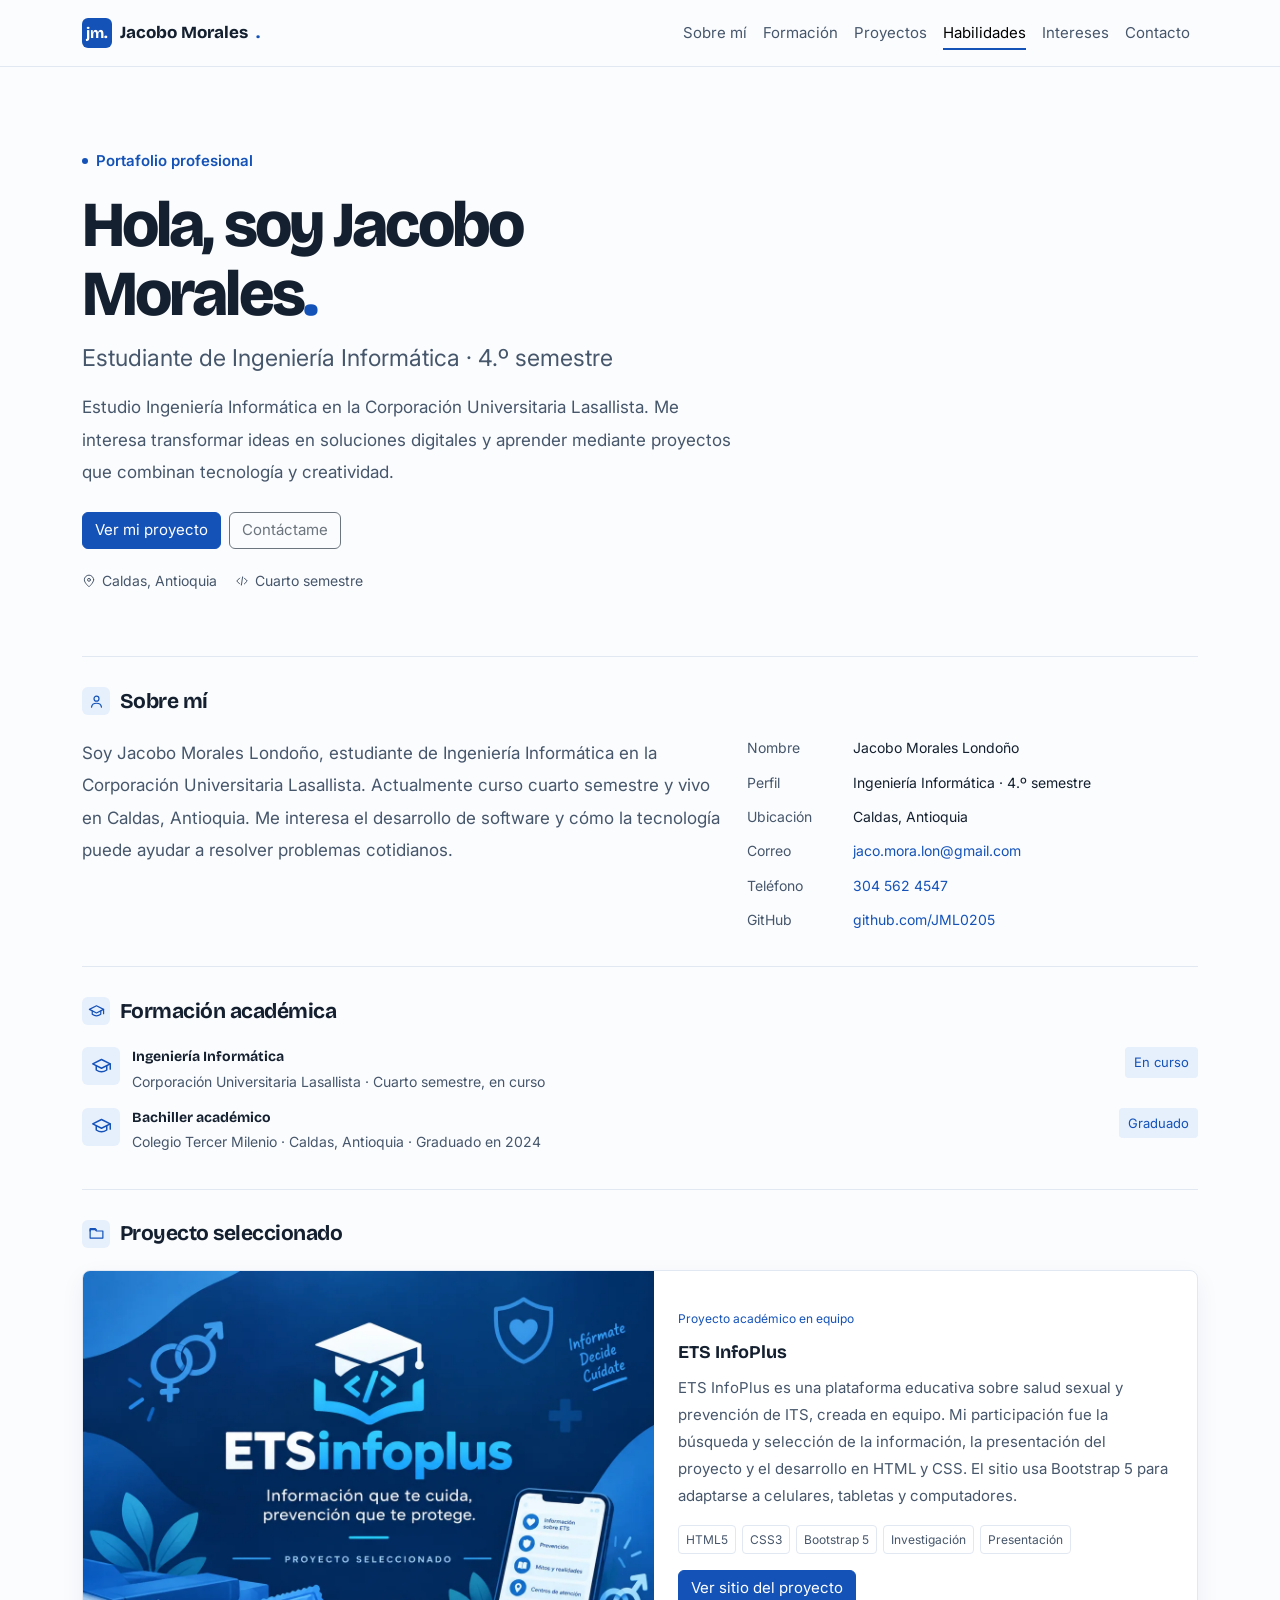
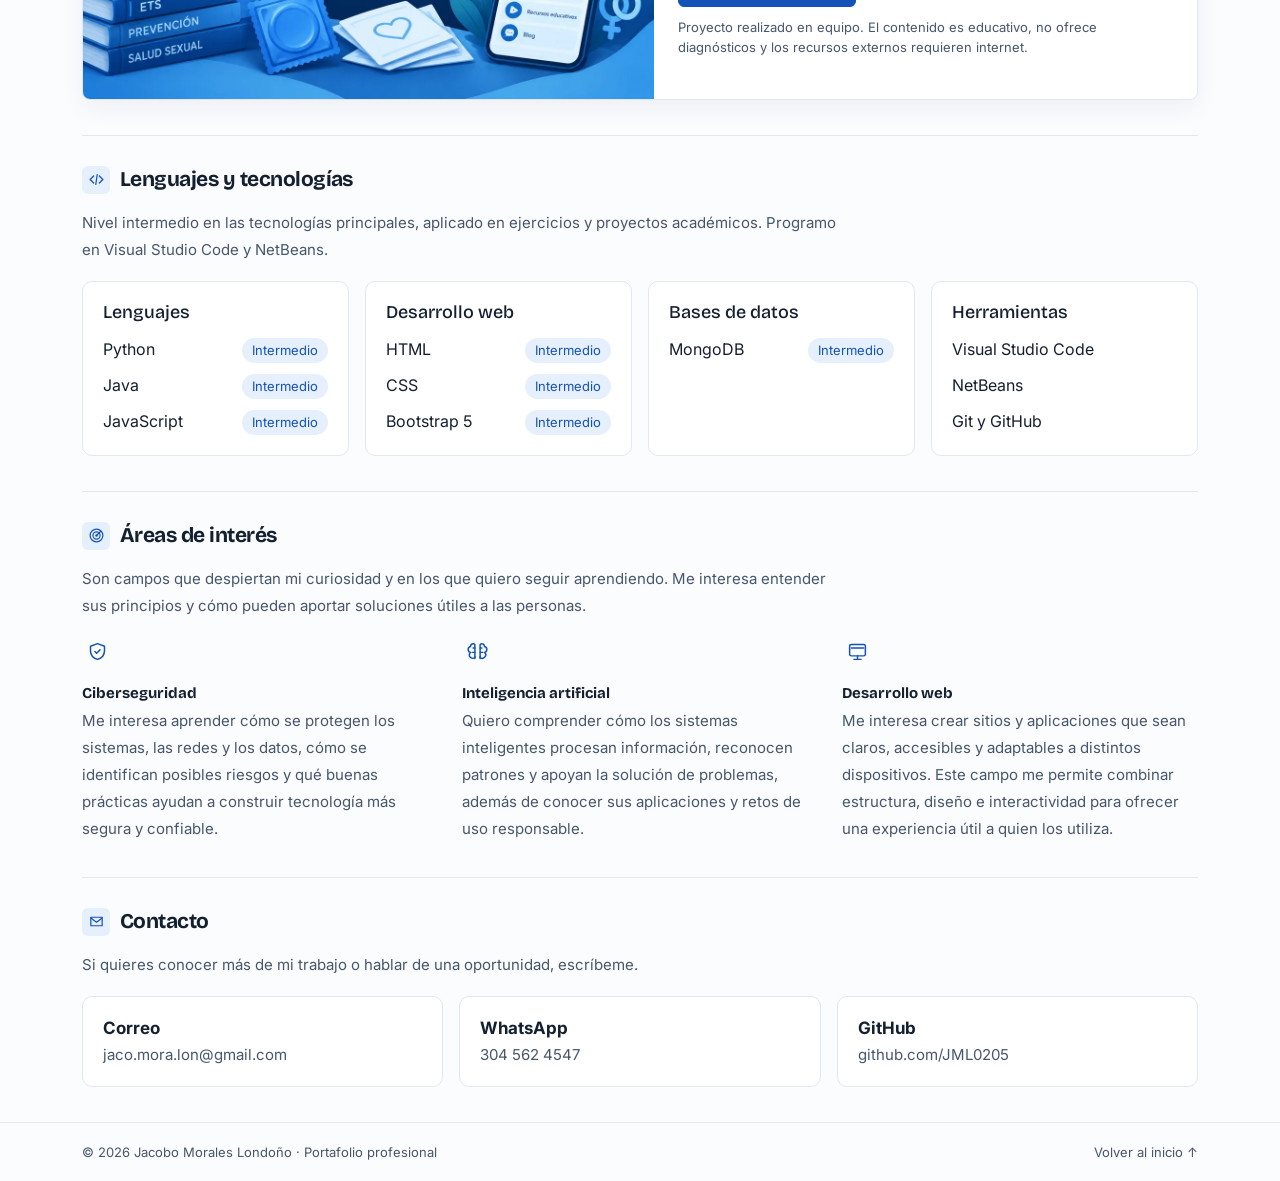
==== index.html @ 49785efe "Add files via upload" ====
<!doctype html>
<html lang="es">
  <head>
    <meta charset="utf-8">
    <meta name="viewport" content="width=device-width, initial-scale=1">
    <meta name="description" content="Portafolio profesional de Jacobo Morales Londoño, estudiante de Ingeniería Informática.">
    <meta name="theme-color" content="#fbfcfe">
    <meta property="og:type" content="website">
    <meta property="og:title" content="Jacobo Morales Londoño | Portafolio">
    <meta property="og:description" content="Estudiante de Ingeniería Informática. Formación, proyectos, tecnologías y áreas de interés.">
    <link rel="icon" href="data:image/svg+xml,%3Csvg xmlns='http://www.w3.org/2000/svg' viewBox='0 0 64 64'%3E%3Crect width='64' height='64' rx='14' fill='%231452b8'/%3E%3Ctext x='32' y='42' font-size='28' font-family='Arial' font-weight='700' text-anchor='middle' fill='white'%3Ejm%3C/text%3E%3C/svg%3E">
    <link rel="preconnect" href="https://fonts.googleapis.com">
    <link rel="preconnect" href="https://fonts.gstatic.com" crossorigin>
    <link href="https://fonts.googleapis.com/css2?family=Bricolage+Grotesque:wght@600;700;800&family=Inter:wght@400;500;600&display=swap" rel="stylesheet">
    <title>Jacobo Morales Londoño | Portafolio</title>
    <!-- Bootstrap 5: framework responsive utilizado en el proyecto. -->
    <link href="https://cdn.jsdelivr.net/npm/bootstrap@5.3.8/dist/css/bootstrap.min.css" rel="stylesheet" integrity="sha384-sRIl4kxILFvY47J16cr9ZwB07vP4J8+LH7qKQnuqkuIAvNWLzeN8tE5YBujZqJLB" crossorigin="anonymous">
    <!-- Estilos propios del portafolio. -->
    <link rel="stylesheet" href="styles.css">
  </head>
  <body>
    <a class="skip-link" href="#sobre-mi">Saltar al contenido</a>
    <!-- Barra que muestra el avance de lectura -->
    <div class="scroll-progress" id="scrollProgress" role="progressbar" aria-label="Progreso de lectura" aria-valuemin="0" aria-valuemax="100" aria-valuenow="0"></div>
    <!-- Navegación principal -->
    <header class="site-header sticky-top">
      <nav class="navbar navbar-expand-md" aria-label="Navegación principal">
        <div class="container portfolio-width">
          <a class="navbar-brand brand" href="#inicio"><span class="brand-mark">jm.</span> Jacobo Morales<span class="text-brand">.</span></a>
          <button class="navbar-toggler" type="button" data-bs-toggle="collapse" data-bs-target="#mainNav" aria-controls="mainNav" aria-expanded="false" aria-label="Abrir o cerrar navegación">
            <span class="navbar-toggler-icon"></span>
          </button>
          <div class="collapse navbar-collapse" id="mainNav">
            <ul class="navbar-nav ms-auto">
              <li class="nav-item">
                <a class="nav-link" href="#sobre-mi">Sobre mí</a>
              </li>
              <li class="nav-item">
                <a class="nav-link" href="#formacion">Formación</a>
              </li>
              <li class="nav-item">
                <a class="nav-link" href="#proyectos">Proyectos</a>
              </li>
              <li class="nav-item">
                <a class="nav-link" href="#habilidades">Habilidades</a>
              </li>
              <li class="nav-item">
                <a class="nav-link" href="#intereses">Intereses</a>
              </li>
              <li class="nav-item">
                <a class="nav-link" href="#contacto">Contacto</a>
              </li>
            </ul>
          </div>
        </div>
      </nav>
    </header>
    <main id="inicio" class="container portfolio-width">
      <!-- Presentación personal -->
      <section class="intro">
        <p class="eyebrow">
          <span class="status-dot"></span> Portafolio profesional
        </p>
        <h1>
          Hola, soy Jacobo<br>Morales<span class="text-brand">.</span>
        </h1>
        <p class="intro-title">
          Estudiante de Ingeniería Informática · 4.º semestre
        </p>
        <p class="intro-copy">
          Estudio Ingeniería Informática en la Corporación Universitaria Lasallista. Me interesa transformar ideas en soluciones digitales y aprender mediante proyectos que combinan tecnología y creatividad.
        </p>
        <div class="d-flex flex-wrap gap-2 mt-4">
          <a class="btn btn-primary" href="#proyectos">Ver mi proyecto</a><a class="btn btn-outline-secondary" href="#contacto">Contáctame</a>
        </div>
        <div class="intro-meta">
          <span><svg viewBox="0 0 24 24" aria-hidden="true"><path d="M20 10c0 5-8 12-8 12S4 15 4 10a8 8 0 1 1 16 0Z"/><circle cx="12" cy="10" r="2.5"/></svg>Caldas, Antioquia</span><span><svg viewBox="0 0 24 24" aria-hidden="true"><path d="m8 7-5 5 5 5m8-10 5 5-5 5m-3-12-2 14"/></svg>Cuarto semestre</span>
        </div>
      </section>
      <!-- Información personal -->
      <section id="sobre-mi" class="portfolio-section">
        <div class="section-heading">
          <span class="section-icon" aria-hidden="true"><svg viewBox="0 0 24 24"><circle cx="12" cy="8" r="3.5"/><path d="M5 20c.4-3.6 2.8-5.5 7-5.5s6.6 1.9 7 5.5"/></svg></span>
          <h2>
            Sobre mí
          </h2>
        </div>
        <div class="row g-4">
          <div class="col-md-7">
            <p class="section-copy">
              Soy Jacobo Morales Londoño, estudiante de Ingeniería Informática en la Corporación Universitaria Lasallista. Actualmente curso cuarto semestre y vivo en Caldas, Antioquia. Me interesa el desarrollo de software y cómo la tecnología puede ayudar a resolver problemas cotidianos.
            </p>
          </div>
          <div class="col-md-5">
            <dl class="details">
              <div>
                <dt>
                  Nombre
                </dt>
                <dd>
                  Jacobo Morales Londoño
                </dd>
              </div>
              <div>
                <dt>
                  Perfil
                </dt>
                <dd>
                  Ingeniería Informática · 4.º semestre
                </dd>
              </div>
              <div>
                <dt>
                  Ubicación
                </dt>
                <dd>
                  Caldas, Antioquia
                </dd>
              </div>
              <div>
                <dt>
                  Correo
                </dt>
                <dd>
                  <a href="mailto:jaco.mora.lon@gmail.com">jaco.mora.lon@gmail.com</a>
                </dd>
              </div>
              <div>
                <dt>
                  Teléfono
                </dt>
                <dd>
                  <a href="tel:+573045624547">304 562 4547</a>
                </dd>
              </div>
              <div>
                <dt>
                  GitHub
                </dt>
                <dd>
                  <a href="https://github.com/JML0205" target="_blank" rel="noopener">github.com/JML0205</a>
                </dd>
              </div>
            </dl>
          </div>
        </div>
      </section>
      <!-- Formación académica -->
      <section id="formacion" class="portfolio-section">
        <div class="section-heading">
          <span class="section-icon" aria-hidden="true"><svg viewBox="0 0 24 24"><path d="m2 9 10-5 10 5-10 5L2 9Z"/><path d="M6 11v5c3.6 2.5 8.4 2.5 12 0v-5M22 9v6"/></svg></span>
          <h2>
            Formación académica
          </h2>
        </div>
        <div class="study-row">
          <div class="study-icon" aria-hidden="true">
            <svg viewBox="0 0 24 24"><path d="m2 9 10-5 10 5-10 5L2 9Z"/><path d="M6 11v5c3.6 2.5 8.4 2.5 12 0v-5M22 9v6"/></svg>
          </div>
          <div>
            <h3>
              Ingeniería Informática
            </h3>
            <p>
              Corporación Universitaria Lasallista · Cuarto semestre, en curso
            </p>
          </div>
          <span class="study-state">En curso</span>
        </div>
          <div class="study-row">
          <div class="study-icon" aria-hidden="true">
            <svg viewBox="0 0 24 24"><path d="m2 9 10-5 10 5-10 5L2 9Z"/><path d="M6 11v5c3.6 2.5 8.4 2.5 12 0v-5M22 9v6"/></svg>
          </div>
          <div>
            <h3>
              Bachiller académico
            </h3>
            <p>
              Colegio Tercer Milenio · Caldas, Antioquia · Graduado en 2024
            </p>
          </div>
          <span class="study-state">Graduado</span>
        </div>
      </section>
      <!-- Proyecto académico -->
      <section id="proyectos" class="portfolio-section">
        <div class="section-heading">
          <span class="section-icon" aria-hidden="true"><svg viewBox="0 0 24 24"><path d="M3 6.5h7l2 2h9v10H3z"/><path d="M3 8.5V5h7l2 2"/></svg></span>
          <h2>
            Proyecto seleccionado
          </h2>
        </div>
        <article class="project-card">
          <img class="project-img" src="assets/ets-infoplus.webp" width="1200" height="900" loading="lazy" alt="Portada del proyecto ETS InfoPlus: logo con birrete y código, el lema "Información que te cuida, prevención que te protege", libros sobre salud sexual y un celular con el menú del sitio.">
          <div class="project-body">
            <p class="project-category">
              Proyecto académico en equipo
            </p>
            <h3>
              ETS InfoPlus
            </h3>
            <p>
              ETS InfoPlus es una plataforma educativa sobre salud sexual y prevención de ITS, creada en equipo. Mi participación fue la búsqueda y selección de la información, la presentación del proyecto y el desarrollo en HTML y CSS. El sitio usa Bootstrap 5 para adaptarse a celulares, tabletas y computadores.
            </p>
            <div class="tags">
              <span>HTML5</span><span>CSS3</span><span>Bootstrap 5</span><span>Investigación</span><span>Presentación</span>
            </div>
            <a class="btn btn-primary mt-3" href="proyecto-ets/index.html" target="_blank" rel="noopener">Ver sitio del proyecto</a>
            <p class="fine-print">
              Proyecto realizado en equipo. El contenido es educativo, no ofrece diagnósticos y los recursos externos requieren internet.
            </p>
          </div>
        </article>
      </section>
      <!-- Lenguajes y tecnologías -->
      <section id="habilidades" class="portfolio-section">
        <div class="section-heading">
          <span class="section-icon" aria-hidden="true"><svg viewBox="0 0 24 24"><path d="m8 7-5 5 5 5m8-10 5 5-5 5m-3-12-2 14"/></svg></span>
          <h2>
            Lenguajes y tecnologías
          </h2>
        </div>
        <p class="section-intro">
          Nivel intermedio en las tecnologías principales, aplicado en ejercicios y proyectos académicos. Programo en Visual Studio Code y NetBeans.
        </p>
        <div class="row g-3 skill-groups">
          <div class="col-12 col-md-6 col-lg-3">
            <div class="skill-group">
              <h3>Lenguajes</h3>
              <ul><li><span>Python</span><em>Intermedio</em></li><li><span>Java</span><em>Intermedio</em></li><li><span>JavaScript</span><em>Intermedio</em></li></ul>
            </div>
          </div>
          <div class="col-12 col-md-6 col-lg-3">
            <div class="skill-group">
              <h3>Desarrollo web</h3>
              <ul><li><span>HTML</span><em>Intermedio</em></li><li><span>CSS</span><em>Intermedio</em></li><li><span>Bootstrap 5</span><em>Intermedio</em></li></ul>
            </div>
          </div>
          <div class="col-12 col-md-6 col-lg-3">
            <div class="skill-group">
              <h3>Bases de datos</h3>
              <ul><li><span>MongoDB</span><em>Intermedio</em></li></ul>
            </div>
          </div>
          <div class="col-12 col-md-6 col-lg-3">
            <div class="skill-group">
              <h3>Herramientas</h3>
              <ul><li><span>Visual Studio Code</span></li><li><span>NetBeans</span></li><li><span>Git y GitHub</span></li></ul>
            </div>
          </div>
        </div>
      </section>
      <!-- Intereses profesionales -->
      <section id="intereses" class="portfolio-section">
        <div class="section-heading">
          <span class="section-icon" aria-hidden="true"><svg viewBox="0 0 24 24"><circle cx="12" cy="12" r="9"/><circle cx="12" cy="12" r="5"/><circle cx="12" cy="12" r="1"/><path d="m13 11 5-5"/></svg></span>
          <h2>
            Áreas de interés
          </h2>
        </div>
        <p class="section-intro">
          Son campos que despiertan mi curiosidad y en los que quiero seguir aprendiendo. Me interesa entender sus principios y cómo pueden aportar soluciones útiles a las personas.
        </p>
        <div class="row g-4">
          <article class="col-12 col-lg-4 interest">
            <span class="interest-icon" aria-hidden="true"><svg viewBox="0 0 24 24"><path d="M12 3 20 6v5c0 5-3.5 8.5-8 10-4.5-1.5-8-5-8-10V6l8-3Z"/><path d="m9 12 2 2 4-4"/></svg></span>
            <h3>
              Ciberseguridad
            </h3>
            <p>
              Me interesa aprender cómo se protegen los sistemas, las redes y los datos, cómo se identifican posibles riesgos y qué buenas prácticas ayudan a construir tecnología más segura y confiable.
            </p>
          </article>
          <article class="col-12 col-lg-4 interest">
            <span class="interest-icon" aria-hidden="true"><svg viewBox="0 0 24 24"><path d="M9 4a3 3 0 0 0-5 2.2A3.5 3.5 0 0 0 4 13a3.5 3.5 0 0 0 5 5.8V4Zm6 0a3 3 0 0 1 5 2.2A3.5 3.5 0 0 1 20 13a3.5 3.5 0 0 1-5 5.8V4Z"/><path d="M9 8H7m2 5H6m9-5h2m-2 5h3m-9 5v2m6-2v2"/></svg></span>
            <h3>
              Inteligencia artificial
            </h3>
            <p>
              Quiero comprender cómo los sistemas inteligentes procesan información, reconocen patrones y apoyan la solución de problemas, además de conocer sus aplicaciones y retos de uso responsable.
            </p>
          </article>
          <article class="col-12 col-lg-4 interest">
            <span class="interest-icon" aria-hidden="true"><svg viewBox="0 0 24 24"><rect x="3" y="4" width="18" height="13" rx="2"/><path d="M8 21h8m-4-4v4m-7-13h14"/></svg></span>
            <h3>
              Desarrollo web
            </h3>
            <p>
              Me interesa crear sitios y aplicaciones que sean claros, accesibles y adaptables a distintos dispositivos. Este campo me permite combinar estructura, diseño e interactividad para ofrecer una experiencia útil a quien los utiliza.
            </p>
          </article>
        </div>
      </section>
      <!-- Contacto -->
      <section id="contacto" class="portfolio-section">
        <div class="section-heading">
          <span class="section-icon" aria-hidden="true"><svg viewBox="0 0 24 24"><path d="M4 6h16v12H4z"/><path d="m4 7 8 6 8-6"/></svg></span>
          <h2>Contacto</h2>
        </div>
        <p class="section-intro">Si quieres conocer más de mi trabajo o hablar de una oportunidad, escríbeme.</p>
        <div class="row g-3">
          <div class="col-12 col-md-4"><a class="contact-link" href="mailto:jaco.mora.lon@gmail.com"><strong>Correo</strong><span>jaco.mora.lon@gmail.com</span></a></div>
          <div class="col-12 col-md-4"><a class="contact-link" href="https://wa.me/573045624547" target="_blank" rel="noopener"><strong>WhatsApp</strong><span>304 562 4547</span></a></div>
          <div class="col-12 col-md-4"><a class="contact-link" href="https://github.com/JML0205" target="_blank" rel="noopener"><strong>GitHub</strong><span>github.com/JML0205</span></a></div>
        </div>
      </section>
    </main>
    <!-- Pie de página -->
    <footer class="site-footer">
      <div class="container portfolio-width d-flex justify-content-between flex-wrap gap-3">
        <span>© <span id="year">2026</span> Jacobo Morales Londoño · Portafolio profesional</span><a href="#inicio">Volver al inicio ↑</a>
      </div>
    </footer>
    <!-- Botón para volver al inicio, aparece al desplazarse por la página -->
    <button class="back-to-top" id="backToTop" type="button" aria-label="Volver al inicio" title="Volver al inicio" hidden>
      <svg viewBox="0 0 24 24" aria-hidden="true"><path d="m6 14 6-6 6 6M12 8v11"/></svg>
    </button>
    <!-- Bootstrap Bundle: componentes interactivos y menú responsive. -->
    <script src="https://cdn.jsdelivr.net/npm/bootstrap@5.3.8/dist/js/bootstrap.bundle.min.js" integrity="sha384-FKyoEForCGlyvwx9Hj09JcYn3nv7wiPVlz7YYwJrWVcXK/BmnVDxM+D2scQbITxI" crossorigin="anonymous"></script>
    <!-- JavaScript propio: interacciones del portafolio. -->
    <script src="script.js"></script>
  </body>
</html>
---- styles.css ----
/* Variables de color y estilo base */
:root {
  --paper: #fbfcfe;
  --ink: #14202f;
  --brand: #1452b8;
  --muted: #46566b;
  --line: #e1e8f2;
  --soft: #e6effc;
}
* {
  box-sizing: border-box;
}
html {
  scroll-behavior: smooth;
  scroll-padding-top: 84px;
}
body {
  background: var(--paper);
  color: var(--ink);
  font-family: Arial,Helvetica,sans-serif;
}
.portfolio-width {
  max-width: 1080px;
}
/* Encabezado y navegación */
.site-header {
  background: rgba(251,252,254,.96);
  border-bottom: 1px solid var(--line);
  backdrop-filter: blur(12px);
}
.site-header .navbar {
  min-height: 66px;
}
.brand {
  display: flex;
  align-items: center;
  gap: 8px;
  font-size: 17px;
  font-weight: 750;
  color: var(--ink);
}
.brand:hover {
  color: var(--ink);
}
.brand-mark {
  display: grid;
  place-items: center;
  width: 30px;
  height: 30px;
  border-radius: 6px;
  background: var(--brand);
  color: #fff;
  font-size: 15px;
}
.text-brand {
  color: var(--brand);
}
.nav-link {
  font-size: 15px;
  color: var(--muted);
}
.nav-link:hover {
  color: var(--brand);
}
/* Presentación */
.intro {
  padding: 62px 0 48px;
  max-width: 780px;
}
.eyebrow {
  display: flex;
  align-items: center;
  gap: 8px;
  color: var(--brand);
  font: 13px monospace;
  letter-spacing: 1.7px;
}
.status-dot {
  width: 6px;
  height: 6px;
  background: var(--brand);
  border-radius: 50%;
}
.intro h1 {
  font-size: clamp(2.8rem,6vw,4rem);
  line-height: 1.08;
  letter-spacing: -.045em;
  font-weight: 800;
  margin: 20px 0 12px;
}
.intro-title {
  font-size: clamp(1.1rem,2.4vw,1.45rem);
  color: var(--muted);
  margin-bottom: 14px;
}
.intro-copy,.section-copy {
  color: var(--muted);
  font-size: 16px;
  line-height: 1.9;
  max-width: 650px;
}
.btn-primary {
  --bs-btn-bg: var(--brand);
  --bs-btn-border-color: var(--brand);
  --bs-btn-hover-bg: #0e3f91;
  --bs-btn-hover-border-color: #0e3f91;
  font-size: 15px;
}
.btn-outline-secondary {
  font-size: 15px;
}
.intro-meta {
  display: flex;
  gap: 18px;
  flex-wrap: wrap;
  color: var(--muted);
  font-size: 14px;
  margin-top: 21px;
}
/* Secciones y estructura general */
.portfolio-section {
  border-top: 1px solid var(--line);
  padding: 30px 0 35px;
}
.section-heading {
  display: flex;
  align-items: center;
  gap: 11px;
  margin-bottom: 22px;
}
.section-heading span {
  font: 14px monospace;
  color: var(--brand);
}
.section-heading h2 {
  font-size: 21px;
  font-weight: 700;
  margin: 0;
  letter-spacing: -.025em;
}
/* Información personal */
.details {
  display: grid;
  gap: 12px;
  font-size: 14px;
  margin: 0;
}
.details div {
  display: grid;
  grid-template-columns: 75px 1fr;
  gap: 10px;
}
.details dt {
  color: var(--muted);
  font-weight: 400;
}
.details dd {
  margin: 0;
}
.details a {
  color: inherit;
  text-decoration: none;
}
.details a:hover {
  color: var(--brand);
  text-decoration: underline;
}
/* Formación */
.study-row {
  display: grid;
  grid-template-columns: 38px 1fr auto;
  gap: 12px;
  align-items: start;
}
.study-icon {
  display: grid;
  place-items: center;
  width: 38px;
  height: 38px;
  border-radius: 6px;
  background: var(--soft);
  color: var(--brand);
}
.study-row h3 {
  font-size: 14px;
  font-weight: 700;
  margin: 2px 0 5px;
}
.study-row p {
  font-size: 14px;
  color: var(--muted);
  margin: 0;
}
.study-state {
  font-size: 13px;
  background: var(--soft);
  color: var(--brand);
  padding: 5px 9px;
  border-radius: 4px;
}
/* Proyecto destacado */
.project-card {
  display: grid;
  grid-template-columns: minmax(220px,.72fr) 1.28fr;
  overflow: hidden;
  border: 1px solid var(--line);
  border-radius: 8px;
  background: #fff;
  box-shadow: 0 8px 25px rgba(14,42,92,.06);
}
.project-art {
  position: relative;
  min-height: 260px;
  display: grid;
  place-items: center;
  overflow: hidden;
  background: linear-gradient(140deg,#edf3fd,#d3e3fa);
  color: var(--brand);
}
.project-art>span {
  font: 800 58px monospace;
  letter-spacing: -.1em;
  z-index: 1;
}
.project-art small {
  position: absolute;
  bottom: 17px;
  left: 18px;
  font: 12px monospace;
  letter-spacing: 1px;
}
.project-art i,.project-art b {
  position: absolute;
  width: 170px;
  height: 170px;
  border: 1px solid rgba(20,82,184,.15);
  border-radius: 50%;
}
.project-art i {
  transform: scale(1.5);
}
.project-art b {
  transform: scale(2);
}
.project-body {
  padding: 24px;
}
.project-category {
  font: 12px monospace;
  letter-spacing: .8px;
  color: var(--brand);
}
.project-body h3 {
  font-size: 18px;
  font-weight: 700;
  margin: 10px 0;
}
.project-body>p:not(.project-category):not(.fine-print) {
  font-size: 15px;
  line-height: 1.8;
  color: var(--muted);
}
.tags {
  display: flex;
  flex-wrap: wrap;
  gap: 6px;
}
.tags span {
  font-size: 12px;
  border: 1px solid var(--line);
  border-radius: 4px;
  padding: 4px 7px;
  color: var(--muted);
}
.fine-print {
  font-size: 13px;
  color: var(--muted);
  margin: 10px 0 0;
}
/* Tecnologías */
.section-intro {
  max-width: 760px;
  margin: -7px 0 18px;
  color: var(--muted);
  font-size: 15px;
  line-height: 1.8;
}
.skill {
  width: 100%;
  min-height: 100%;
  display: flex;
  align-items: flex-start;
  gap: 11px;
  padding: 15px;
  border: 1px solid var(--line);
  border-radius: 6px;
  background: white;
}
.skill b {
  min-width: 30px;
  color: var(--brand);
  font: 700 15px monospace;
}
.skill span {
  display: grid;
  gap: 3px;
}
.skill strong {
  font-size: 15px;
}
.skill small {
  font-size: 14px;
  line-height: 1.65;
  color: var(--muted);
}
/* Áreas de interés */
.interest>span {
  color: var(--brand);
  font-size: 19px;
}
.interest h3 {
  font-size: 15px;
  font-weight: 700;
  margin: 9px 0 5px;
}
.interest p {
  font-size: 15px;
  line-height: 1.8;
  color: var(--muted);
  margin: 0;
}
.site-footer {
  border-top: 1px solid var(--line);
  padding: 19px 0;
  font-size: 13px;
  color: var(--muted);
}
.site-footer a {
  color: inherit;
  text-decoration: none;
}
.site-footer a:hover {
  color: var(--brand);
}
.section-heading {
  gap: 10px;
}
.section-number {
  font: 14px monospace;
  color: var(--brand);
  min-width: 30px;
}
.section-icon {
  width: 28px;
  height: 28px;
  display: grid;
  place-items: center;
  border-radius: 6px;
  background: var(--soft);
  color: var(--brand);
  flex: none;
}
.section-icon svg,.study-icon svg,.intro-meta svg,.interest-icon svg {
  width: 17px;
  height: 17px;
  fill: none;
  stroke: currentColor;
  stroke-width: 1.7;
  stroke-linecap: round;
  stroke-linejoin: round;
}
.study-icon svg {
  width: 21px;
  height: 21px;
}
.intro-meta span {
  display: inline-flex;
  align-items: center;
  gap: 6px;
}
.intro-meta svg {
  width: 14px;
  height: 14px;
}
.interest-icon {
  display: inline-grid;
  place-items: center;
  width: 30px;
  height: 30px;
  margin-bottom: 8px;
  color: var(--brand);
}
.interest-icon svg {
  width: 21px;
  height: 21px;
}
.skill b {
  display: grid;
  place-items: center;
  width: 30px;
  height: 30px;
  min-width: 30px;
  border-radius: 5px;
  background: var(--soft);
  font-size: 15px;
}

/* Movimiento e interacciones discretas */
.scroll-progress {
  position: fixed;
  z-index: 1200;
  top: 0;
  left: 0;
  width: 100%;
  height: 3px;
  transform: scaleX(0);
  transform-origin: left center;
  background: linear-gradient(90deg, #1452b8, #8db8f2);
  pointer-events: none;
}

.scroll-progress[aria-valuenow="100"] {
  box-shadow: 0 0 8px #1452b870;
}

.nav-link {
  position: relative;
  transition: color 180ms ease;
}

.nav-link::after {
  position: absolute;
  right: .5rem;
  bottom: 3px;
  left: .5rem;
  height: 2px;
  transform: scaleX(0);
  transform-origin: left;
  background: var(--brand);
  content: "";
  transition: transform 180ms ease;
}

.nav-link:hover::after,
.nav-link:focus-visible::after,
.nav-link.active::after {
  transform: scaleX(1);
}

.nav-link.active {
  color: var(--brand);
}

.skill,
.interest,
.project-card {
  transition: transform 220ms ease, box-shadow 220ms ease, border-color 220ms ease;
}

.skill:hover,
.interest:hover {
  transform: translateY(-4px);
}

.project-card:hover {
  transform: translateY(-4px);
  box-shadow: 0 16px 36px #0e2f6a18;
}

.btn {
  transition: transform 180ms ease, box-shadow 180ms ease, background-color 180ms ease;
}

.btn:hover {
  transform: translateY(-2px);
  box-shadow: 0 7px 17px #0e2f6a20;
}

.status-dot {
  animation: status-pulse 2s ease-in-out infinite;
}

@keyframes status-pulse {
  0%, 100% { box-shadow: 0 0 0 0 #1452b835; }
  50% { box-shadow: 0 0 0 6px #1452b800; }
}

.back-to-top {
  position: fixed;
  z-index: 1050;
  right: 24px;
  bottom: 24px;
  display: grid;
  width: 44px;
  height: 44px;
  place-items: center;
  border: 1px solid #d6e1f0;
  border-radius: 50%;
  background: #fff;
  color: var(--brand);
  box-shadow: 0 8px 24px #0e2a5c20;
  cursor: pointer;
  transition: transform 180ms ease, background-color 180ms ease;
}

.back-to-top:hover {
  transform: translateY(-3px);
  background: var(--soft);
}

.back-to-top svg {
  width: 20px;
  height: 20px;
  fill: none;
  stroke: currentColor;
  stroke-width: 1.8;
  stroke-linecap: round;
  stroke-linejoin: round;
}

.back-to-top[hidden] {
  display: none;
}

.js-enhanced .intro,
.js-enhanced .portfolio-section {
  opacity: 0;
  transform: translateY(20px);
  transition: opacity 650ms ease, transform 650ms cubic-bezier(.2,.7,.2,1);
}

.js-enhanced .intro.is-visible,
.js-enhanced .portfolio-section.is-visible {
  opacity: 1;
  transform: translateY(0);
}

/* Adaptación a pantallas pequeñas */
@media (max-width: 767.98px) {
  .intro {
    padding: 45px 0 35px;
  }
  .portfolio-section {
    padding: 25px 0 29px;
  }
  .project-card {
    grid-template-columns: 1fr;
  }
  .project-art {
    min-height: 170px;
  }
  .project-body {
    padding: 18px;
  }
  .site-footer .container {
    flex-direction: column;
  }
  .nav-link {
    padding: .55rem 0;
  }
  .nav-link::after {
    right: auto;
    bottom: 5px;
    left: 0;
    width: 48px;
  }
  .back-to-top {
    right: 15px;
    bottom: 15px;
  }
}
/* Respeta la preferencia de movimiento reducido del usuario */
@media (prefers-reduced-motion: reduce) {
  html {
    scroll-behavior: auto;
  }
  *,
  *::before,
  *::after {
    animation-duration: .01ms !important;
    animation-iteration-count: 1 !important;
    transition-duration: .01ms !important;
  }
  .js-enhanced .intro,
  .js-enhanced .portfolio-section {
    opacity: 1;
    transform: none;
  }
}

/* ---- Mejoras: tipografía, accesibilidad y breakpoints ---- */
body { font-family: Inter, system-ui, -apple-system, "Segoe UI", Arial, sans-serif; font-size: 16px; line-height: 1.6; }
h1, h2, h3, .brand, .skill-group h3 { font-family: "Bricolage Grotesque", Inter, system-ui, sans-serif; }
.eyebrow, .section-heading span, .project-art small, .project-category { font-family: inherit; letter-spacing: 0; text-transform: none; }
.eyebrow { font-size: 15px; font-weight: 600; }
.details div { grid-template-columns: 96px 1fr; }
.details a, .section-intro a { color: var(--brand); }
.skill:hover, .interest:hover, .project-card:hover { transform: none; }
.skip-link { position: absolute; left: 12px; top: -60px; background: var(--brand); color: #fff; padding: 10px 16px; border-radius: 6px; z-index: 2000; }
.skip-link:focus { top: 12px; }
a:focus-visible, button:focus-visible { outline: 3px solid var(--brand); outline-offset: 3px; }
.skill-group { height: 100%; border: 1px solid var(--line); border-radius: 10px; padding: 20px; background: #fff; }
.skill-group h3 { font-size: 18px; margin: 0 0 14px; }
.skill-group ul { list-style: none; margin: 0; padding: 0; display: grid; gap: 10px; }
.skill-group li { display: flex; justify-content: space-between; align-items: baseline; gap: 10px; font-size: 16px; }
.skill-group em { font-style: normal; font-size: 13px; color: var(--brand); background: var(--soft); padding: 2px 10px; border-radius: 999px; }
.contact-link { display: block; height: 100%; border: 1px solid var(--line); border-radius: 10px; padding: 18px 20px; background: #fff; color: var(--ink); text-decoration: none; transition: border-color 180ms ease; }
.contact-link:hover { border-color: var(--brand); color: var(--ink); }
.contact-link strong { display: block; font-size: 17px; }
.contact-link span { color: var(--muted); font-size: 15px; word-break: break-word; }
.study-row + .study-row { margin-top: 14px; }
@media (min-width: 768px) and (max-width: 991.98px) { .intro { padding-top: 48px; } .project-art { min-height: 220px; } }
@media (min-width: 1200px) { .portfolio-width { max-width: 1140px; } .intro { padding: 84px 0 64px; } .intro-copy, .section-copy { font-size: 17px; } }
@media (max-width: 575.98px) { .intro h1 { font-size: 2.6rem; } .skill-group li { font-size: 15px; } }

/* Imagen del proyecto */
.project-card { grid-template-columns: minmax(300px, 1.05fr) 1fr; }
.project-img { display: block; width: 100%; height: 100%; object-fit: cover; aspect-ratio: 4 / 3; }
.project-body { align-self: center; }
@media (max-width: 991.98px) { .project-card { grid-template-columns: 1fr; } }
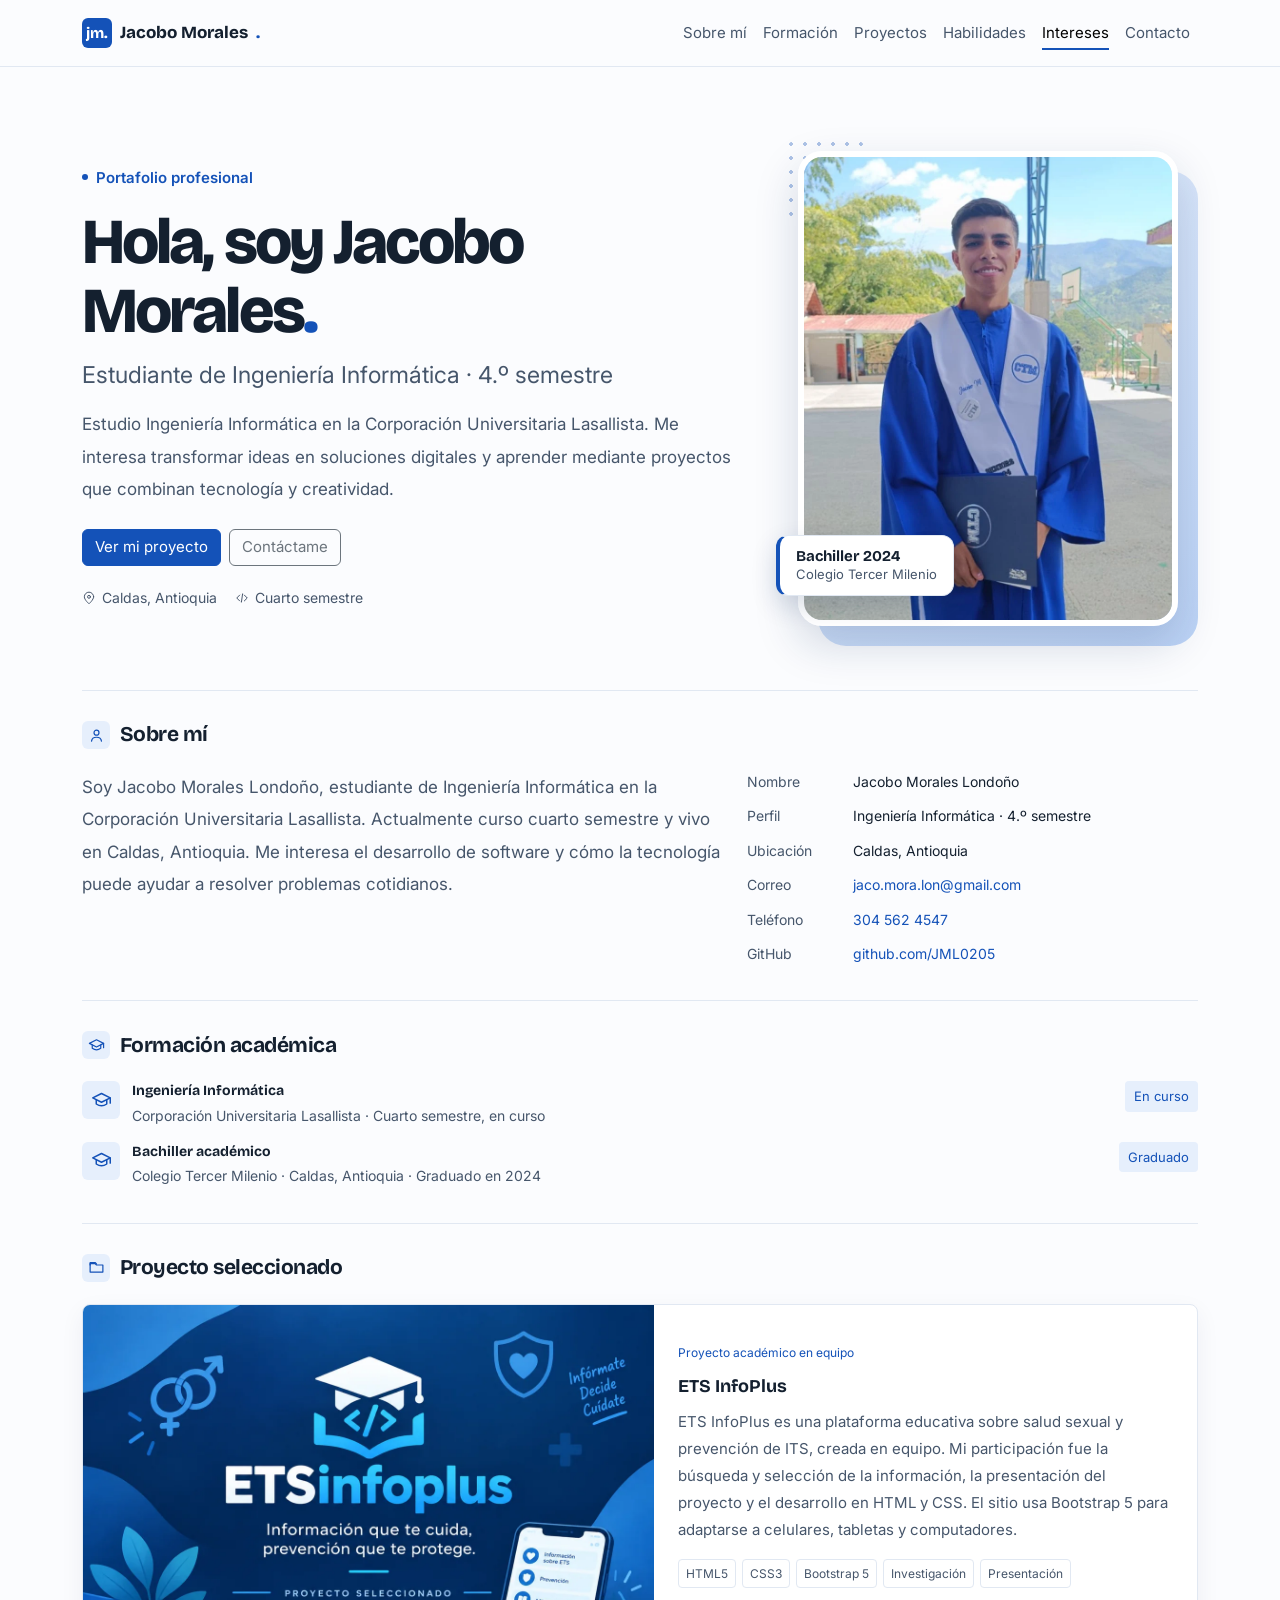
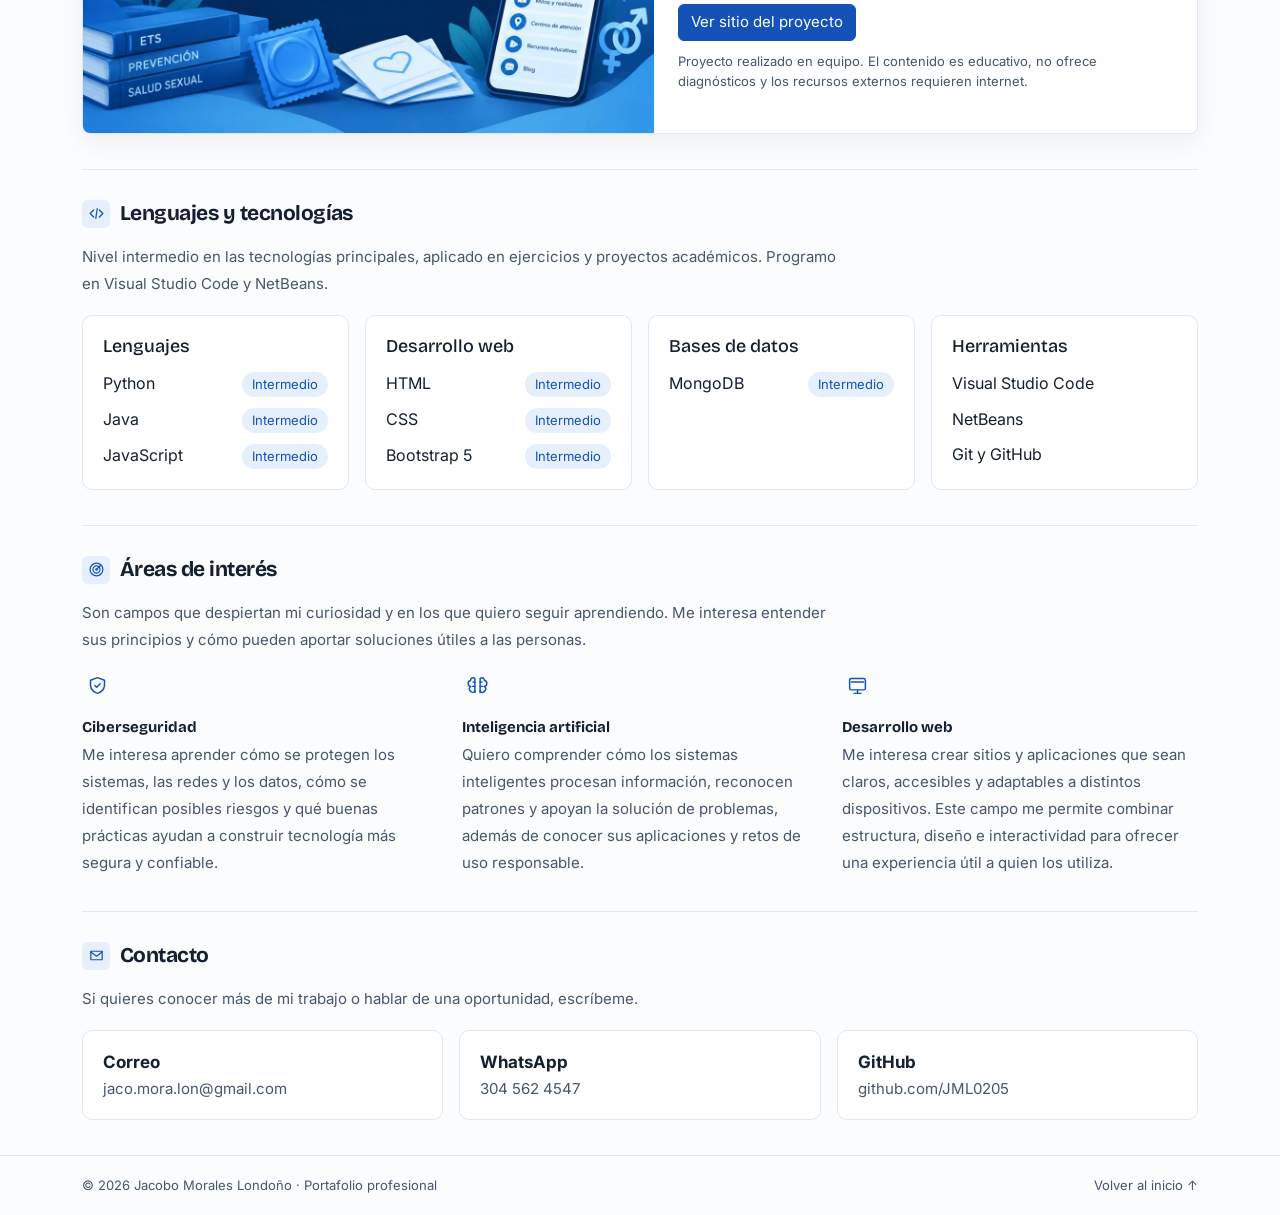
==== commit 36106cda: "Add files via upload" ====
--- a/index.html
+++ b/index.html
@@ -58,6 +58,7 @@
     <main id="inicio" class="container portfolio-width">
       <!-- Presentación personal -->
       <section class="intro">
+        <div class="intro-content">
         <p class="eyebrow">
           <span class="status-dot"></span> Portafolio profesional
         </p>
@@ -76,6 +77,17 @@
         <div class="intro-meta">
           <span><svg viewBox="0 0 24 24" aria-hidden="true"><path d="M20 10c0 5-8 12-8 12S4 15 4 10a8 8 0 1 1 16 0Z"/><circle cx="12" cy="10" r="2.5"/></svg>Caldas, Antioquia</span><span><svg viewBox="0 0 24 24" aria-hidden="true"><path d="m8 7-5 5 5 5m8-10 5 5-5 5m-3-12-2 14"/></svg>Cuarto semestre</span>
         </div>
+        </div>
+        <figure class="intro-figure">
+          <picture>
+            <source srcset="assets/jacobo-morales.webp" type="image/webp">
+            <img class="intro-photo" src="assets/jacobo-morales.jpg" width="902" height="1020" alt="Retrato de Jacobo Morales con toga azul y diploma durante su graduación de bachillerato" fetchpriority="high">
+          </picture>
+          <figcaption class="intro-badge">
+            <strong>Bachiller 2024</strong>
+            <span>Colegio Tercer Milenio</span>
+          </figcaption>
+        </figure>
       </section>
       <!-- Información personal -->
       <section id="sobre-mi" class="portfolio-section">
@@ -191,7 +203,7 @@
           </h2>
         </div>
         <article class="project-card">
-          <img class="project-img" src="assets/ets-infoplus.webp" width="1200" height="900" loading="lazy" alt="Portada del proyecto ETS InfoPlus: logo con birrete y código, el lema "Información que te cuida, prevención que te protege", libros sobre salud sexual y un celular con el menú del sitio.">
+          <img class="project-img" src="assets/ets-infoplus.webp" width="1200" height="900" loading="lazy" alt="Portada del proyecto ETS InfoPlus: logo con birrete y código, el lema «Información que te cuida, prevención que te protege», libros sobre salud sexual y un celular con el menú del sitio.">
           <div class="project-body">
             <p class="project-category">
               Proyecto académico en equipo
--- a/styles.css
+++ b/styles.css
@@ -64,8 +64,22 @@
 }
 /* Presentación */
 .intro {
+  display: grid;
+  grid-template-columns: minmax(0, 1fr) 270px;
+  align-items: center;
+  gap: 42px;
   padding: 62px 0 48px;
-  max-width: 780px;
+  max-width: 100%;
+}
+.intro-photo {
+  display: block;
+  width: 100%;
+  aspect-ratio: 4 / 4.5;
+  object-fit: cover;
+  object-position: center 25%;
+  border-radius: 8px;
+  border: 1px solid var(--line);
+  box-shadow: 0 12px 32px rgba(14,42,92,.12);
 }
 .eyebrow {
   display: flex;
@@ -538,7 +552,15 @@
 /* Adaptación a pantallas pequeñas */
 @media (max-width: 767.98px) {
   .intro {
+    grid-template-columns: minmax(0, 1fr);
+    gap: 24px;
     padding: 45px 0 35px;
+  }
+  .intro-photo {
+    width: min(100%, 340px);
+    aspect-ratio: 4 / 3.7;
+    object-position: center 23%;
+    justify-self: center;
   }
   .portfolio-section {
     padding: 25px 0 29px;
@@ -618,3 +640,21 @@
 .project-img { display: block; width: 100%; height: 100%; object-fit: cover; aspect-ratio: 4 / 3; }
 .project-body { align-self: center; }
 @media (max-width: 991.98px) { .project-card { grid-template-columns: 1fr; } }
+
+/* ---- Retrato de presentación ---- */
+.intro { grid-template-columns: minmax(0, 1fr) minmax(280px, 380px); gap: clamp(40px, 6vw, 80px); }
+.intro-figure { position: relative; width: 100%; max-width: 380px; margin: 0 20px 0 0; justify-self: end; isolation: isolate; }
+.intro-figure::before { content: ""; position: absolute; inset: 20px -20px -20px 20px; z-index: -1; border-radius: 28px; background: linear-gradient(145deg, #e6effc 0%, #bcd3f6 100%); }
+.intro-figure::after { content: ""; position: absolute; top: -14px; left: -14px; width: 84px; height: 84px; z-index: -1; border-radius: 20px; background-image: radial-gradient(#1452b855 1.6px, transparent 1.7px); background-size: 14px 14px; }
+.intro-photo { display: block; width: 100%; height: auto; aspect-ratio: 4 / 5; object-fit: cover; object-position: center 16%; border: 6px solid #fff; border-radius: 24px; box-shadow: 0 18px 44px rgba(14, 42, 92, .18); }
+.intro-badge { position: absolute; left: -22px; bottom: 30px; display: grid; gap: 1px; padding: 11px 16px 12px; border: 1px solid var(--line); border-left: 4px solid var(--brand); border-radius: 12px; background: #fff; box-shadow: 0 10px 26px rgba(14, 42, 92, .16); line-height: 1.3; }
+.intro-badge strong { font: 700 15px "Bricolage Grotesque", Inter, system-ui, sans-serif; color: var(--ink); }
+.intro-badge span { font-size: 13px; color: var(--muted); }
+@media (max-width: 767.98px) {
+  .intro { grid-template-columns: minmax(0, 1fr); gap: 36px; padding: 36px 0 32px; }
+  .intro-figure { order: -1; width: min(74%, 280px); margin: 0 14px 0 0; justify-self: center; }
+  .intro-figure::before { inset: 14px -14px -14px 14px; border-radius: 24px; }
+  .intro-photo { width: 100%; aspect-ratio: 4 / 5; object-position: center 16%; border-width: 5px; }
+  .intro-badge { left: -10px; bottom: 20px; padding: 9px 13px 10px; }
+  .intro-content { text-align: left; }
+}
